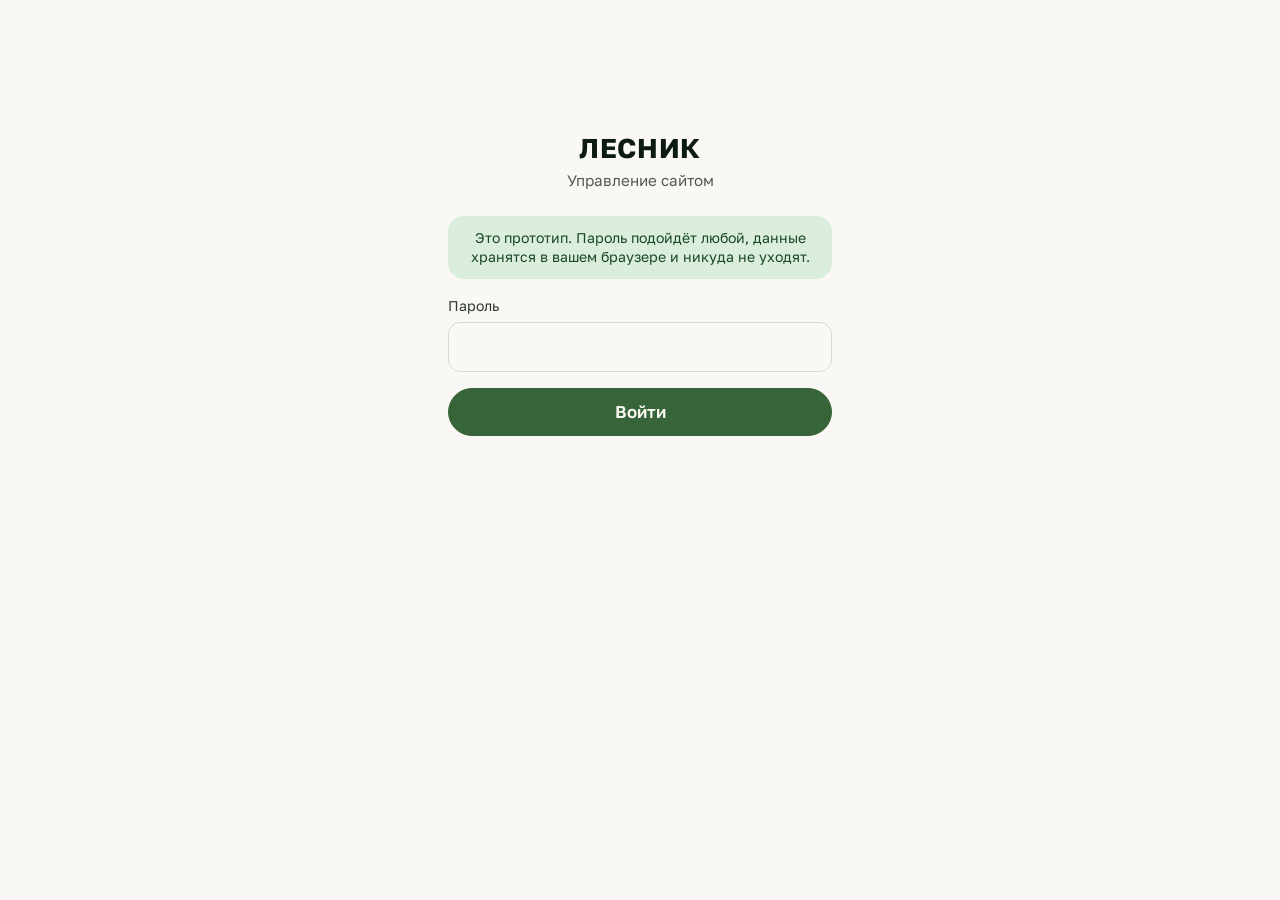
==== admin/index.html @ e964041f "Админка: партии, категории, фото, заявки, тексты, история; мобильная как основная Логика админки «Ме" ====
<!doctype html>
<html lang="ru">
<head>
<meta charset="utf-8">
<meta name="viewport" content="width=device-width, initial-scale=1, viewport-fit=cover">
<meta name="robots" content="noindex">
<meta name="theme-color" content="#2f5d3f">
<title>Управление сайтом — Лесник</title>
<link rel="preconnect" href="https://fonts.googleapis.com">
<link rel="preconnect" href="https://fonts.gstatic.com" crossorigin>
<link href="https://fonts.googleapis.com/css2?family=Golos+Text:wght@400;500;600;700&family=IBM+Plex+Mono:wght@400;500&display=swap" rel="stylesheet">
<link rel="stylesheet" href="admin.css">
<script src="../seed.js"></script>
<script src="../store.js"></script>
</head>
<body>

<!-- ═════════ вход ═════════ -->
<section class="screen" id="scr-login" aria-label="Вход">
  <div class="wrap">
    <div class="login">
      <p class="login__word">ЛЕСНИК</p>
      <p class="login__sub">Управление сайтом</p>
      <div class="note note--info">Это прототип. Пароль подойдёт любой, данные хранятся в вашем браузере и никуда не уходят.</div>
      <form id="loginForm" novalidate>
        <label class="field">
          <span>Пароль</span>
          <input type="password" name="pass" autocomplete="current-password" required>
          <em class="err">Введите пароль</em>
        </label>
        <button class="btn btn--solid btn--full" type="submit">Войти</button>
      </form>
    </div>
  </div>
</section>

<!-- ═════════ рабочая часть ═════════ -->
<div id="app" hidden>

  <header class="top">
    <div class="wrap top__in">
      <button class="top__back" type="button" id="back" hidden aria-label="Назад">
        <svg width="22" height="22" viewBox="0 0 24 24" fill="none" stroke="currentColor" stroke-width="2" stroke-linecap="round" stroke-linejoin="round"><path d="M15 5l-7 7 7 7"/></svg>
      </button>
      <div class="top__title">
        <b id="topTitle">Управление сайтом</b>
        <span id="topSub">Лесник</span>
      </div>
      <a class="top__act" id="viewSite" href="../" target="_blank" rel="noopener">На сайт</a>
    </div>
  </header>

  <main>
    <!-- главная -->
    <section class="screen" id="scr-home">
      <div class="wrap">
        <div class="quick" id="quick"></div>

        <div class="group">
          <div class="group__head"><h2>Разделы</h2></div>
          <div class="tiles" id="tiles"></div>
        </div>

        <div class="group">
          <div class="group__head"><h2>Данные</h2></div>
          <div class="card">
            <p class="lede" id="storeState">—</p>
            <div class="btn-row">
              <button class="btn btn--sm" type="button" data-go="history">История изменений</button>
              <button class="btn btn--sm btn--danger" type="button" id="resetAll">Сбросить демонстрацию</button>
            </div>
          </div>
        </div>
      </div>
    </section>

    <!-- партии -->
    <section class="screen" id="scr-lots">
      <div class="wrap">
        <div class="filters" id="lotFilters">
          <button type="button" data-lf="live" aria-pressed="true">Открытые</button>
          <button type="button" data-lf="closed" aria-pressed="false">Закрытые</button>
          <button type="button" data-lf="all" aria-pressed="false">Все</button>
        </div>
        <label class="field">
          <span class="sr-only">Поиск по партиям</span>
          <input type="search" id="lotSearch" placeholder="Найти партию" autocomplete="off">
        </label>
        <div class="rows" id="lotRows"></div>
        <div class="empty" id="lotEmpty" hidden>Здесь пока пусто.</div>
      </div>
    </section>

    <!-- редактор партии -->
    <section class="screen" id="scr-lot">
      <div class="wrap" id="lotForm"></div>
    </section>

    <!-- категории -->
    <section class="screen" id="scr-cats">
      <div class="wrap" id="catsForm"></div>
    </section>

    <!-- фото -->
    <section class="screen" id="scr-photos">
      <div class="wrap" id="photosBox"></div>
    </section>

    <!-- заявки -->
    <section class="screen" id="scr-leads">
      <div class="wrap" id="leadsBox"></div>
    </section>

    <!-- тексты и контакты -->
    <section class="screen" id="scr-texts">
      <div class="wrap" id="textsBox"></div>
    </section>

    <!-- история -->
    <section class="screen" id="scr-history">
      <div class="wrap" id="histBox"></div>
    </section>
  </main>

  <div class="bar" id="bar" hidden>
    <div class="bar__in" id="barIn"></div>
  </div>
</div>

<div class="sheet" id="sheet" hidden>
  <div class="sheet__box" role="dialog" aria-modal="true" aria-labelledby="sheetTitle">
    <div class="sheet__grip"></div>
    <div id="sheetBody"></div>
  </div>
</div>

<div class="toast" id="toast" hidden role="status" aria-live="polite"></div>

<script src="admin.js"></script>
</body>
</html>
---- admin/admin.css ----
/* Админка «Лесника».
 *
 * Главный сценарий: человек стоит у машины, в одной руке телефон.
 * Отсюда все решения: одна колонка, крупные попадания, главное действие
 * всегда внизу экрана и никогда не за прокруткой, числа правятся кнопками,
 * а не набором с клавиатуры.
 *
 * Мобильный размер здесь основной, десктоп получает те же экраны шире.
 */

:root {
  color-scheme: light dark;

  --paper:    oklch(98%   0.006 95);
  --paper-2:  oklch(95.5% 0.010 100);
  --paper-3:  oklch(92%   0.014 100);
  --ink:      oklch(20%   0.030 150);
  --neutral:  oklch(33%   0.025 145);
  --muted:    oklch(46%   0.020 140);
  --rule:     oklch(88%   0.010 110);
  --accent:   oklch(46%   0.085 145);
  --accent-ink: oklch(36% 0.080 148);
  --accent-soft: oklch(93% 0.030 148);
  --on-accent: oklch(98%  0.010 110);
  --block:    oklch(27%   0.045 150);
  --block-ink: oklch(96%  0.015 110);
  --warn:     oklch(58%   0.140 55);
  --warn-soft: oklch(95%  0.045 75);
  --danger:   oklch(52%   0.170 25);
  --danger-soft: oklch(95% 0.040 25);
  --focus:    oklch(52%   0.120 150);

  --shadow-1: 0 6px 18px oklch(30% 0.03 145 / 0.10);
  --shadow-2: 0 -6px 24px oklch(30% 0.03 145 / 0.10);

  --font: "Golos Text", ui-sans-serif, system-ui, -apple-system, sans-serif;
  --mono: "IBM Plex Mono", ui-monospace, monospace;

  --r-card: 16px;
  --r-input: 12px;
  --r-pill: 999px;

  --tap: 48px;              /* никакая кнопка не меньше */
  --bar-h: 76px;            /* нижняя панель действий */
}

@media (prefers-color-scheme: dark) {
  :root {
    --paper:   oklch(19%   0.020 150);
    --paper-2: oklch(23%   0.024 150);
    --paper-3: oklch(27%   0.028 150);
    --ink:     oklch(95%   0.012 110);
    --neutral: oklch(85%   0.018 120);
    --muted:   oklch(70%   0.020 125);
    --rule:    oklch(32%   0.028 148);
    --accent:  oklch(62%   0.110 148);
    --accent-ink: oklch(78% 0.090 148);
    --accent-soft: oklch(30% 0.050 150);
    --on-accent: oklch(16%  0.030 150);
    --warn-soft: oklch(32% 0.060 70);
    --danger: oklch(70%    0.150 25);
    --danger-soft: oklch(30% 0.060 25);
  }
}

* { box-sizing: border-box; }
html, body { margin: 0; padding: 0; }

/* display из своих правил перебивает [hidden] браузера, поэтому закрываем это явно */
[hidden] { display: none !important; }

html { -webkit-text-size-adjust: 100%; }

body {
  background: var(--paper);
  color: var(--ink);
  font-family: var(--font);
  font-size: 17px;             /* 16+ обязательно: иначе iOS зумит при фокусе */
  line-height: 1.5;
  padding-bottom: calc(var(--bar-h) + env(safe-area-inset-bottom, 0px));
  overflow-x: clip;
}

body.has-sheet { overflow: hidden; }

h1, h2, h3 { font-family: var(--font); font-weight: 600; letter-spacing: -0.01em; margin: 0; }
h1 { font-size: 1.5rem; line-height: 1.2; }
h2 { font-size: 1.15rem; }
h3 { font-size: 1rem; }
p  { margin: 0; }
img { max-width: 100%; display: block; }

.sr-only {
  position: absolute; width: 1px; height: 1px; padding: 0; margin: -1px;
  overflow: hidden; clip: rect(0 0 0 0); white-space: nowrap; border: 0;
}

.wrap { max-width: 60rem; margin-inline: auto; padding-inline: 16px; }

/* ═════════ шапка: всегда видно, где ты и как вернуться ═════════ */

.top {
  position: sticky; top: 0; z-index: 20;
  background: var(--paper);
  border-bottom: 1px solid var(--rule);
  padding-top: env(safe-area-inset-top, 0px);
}
.top__in {
  display: flex; align-items: center; gap: 10px;
  min-height: 60px;
}
.top__back {
  display: inline-flex; align-items: center; justify-content: center;
  width: var(--tap); height: var(--tap); margin-left: -12px;
  border: 0; background: transparent; color: var(--ink);
  border-radius: var(--r-pill); cursor: pointer; flex: none;
}
.top__back:hover { background: var(--paper-2); }
.top__title { flex: 1; min-width: 0; }
.top__title b { display: block; font-weight: 600; font-size: 1.05rem; line-height: 1.2; }
.top__title span { display: block; font-size: 0.8rem; color: var(--muted); }
.top__act {
  display: inline-flex; align-items: center; justify-content: center; gap: 6px;
  min-height: 44px; padding-inline: 16px; flex: none;
  border: 1px solid var(--rule); border-radius: var(--r-pill);
  background: transparent; color: var(--neutral);
  font: inherit; font-size: 0.9rem; cursor: pointer; text-decoration: none;
}
.top__act:hover { border-color: var(--accent); color: var(--accent-ink); }

/* ═════════ экраны ═════════ */

.screen { display: none; padding-block: 20px 8px; }
.screen.is-on { display: block; }

.lede { color: var(--muted); font-size: 0.95rem; margin-top: 6px; }

.group { margin-top: 28px; }
.group__head {
  display: flex; align-items: baseline; gap: 10px;
  margin-bottom: 12px;
}
.group__head h2 { flex: 1; }
.group__note { font-size: 0.85rem; color: var(--muted); }

/* сворачиваемые разделы формы: видно, что по заголовку можно тапнуть */
details.group > summary {
  list-style: none; cursor: pointer;
  min-height: var(--tap); align-items: center;
  border-bottom: 1px solid var(--rule); padding-bottom: 10px;
}
details.group > summary::-webkit-details-marker { display: none; }
details.group > summary::after {
  content: ""; flex: none; width: 8px; height: 8px; margin-left: 4px;
  border-right: 2px solid var(--muted); border-bottom: 2px solid var(--muted);
  transform: rotate(45deg) translate(-2px, -2px);
  transition: transform 0.15s ease-out;
}
details.group[open] > summary::after { transform: rotate(-135deg); }
details.group[open] > summary { margin-bottom: 16px; }

/* ═════════ вход ═════════ */

.login { max-width: 24rem; margin: 12vh auto 0; text-align: center; }
.login__word { font-weight: 700; font-size: 1.7rem; letter-spacing: 0.02em; }
.login__sub { color: var(--muted); font-size: 0.95rem; margin-bottom: 24px; }
.login form { text-align: left; }

/* ═════════ карточки и плитки ═════════ */

.card {
  background: var(--paper-2); border: 1px solid var(--rule);
  border-radius: var(--r-card); padding: 16px;
}

.tiles { display: grid; grid-template-columns: 1fr 1fr; gap: 10px; }
@media (min-width: 40rem) { .tiles { grid-template-columns: repeat(3, 1fr); gap: 14px; } }
.tile {
  display: flex; flex-direction: column; gap: 4px;
  min-height: 96px; padding: 14px;
  background: var(--paper-2); border: 1px solid var(--rule);
  border-radius: var(--r-card); color: inherit; text-decoration: none;
  cursor: pointer; text-align: left; font: inherit;
}
.tile:hover { border-color: var(--accent); }
.tile b { font-size: 1rem; font-weight: 600; }
.tile span { font-size: 0.82rem; color: var(--muted); line-height: 1.3; }
.tile__n {
  align-self: flex-start; margin-top: auto;
  font-family: var(--mono); font-size: 0.8rem;
  background: var(--paper-3); border-radius: var(--r-pill); padding: 2px 10px;
}
.tile__n--alert { background: var(--warn-soft); color: var(--warn); }

/* быстрые действия: то, что клиент делает каждую неделю */
.quick { display: grid; gap: 10px; }
.quick__btn {
  display: flex; align-items: center; gap: 12px;
  width: 100%; min-height: 64px; padding: 12px 16px;
  background: var(--accent-soft); border: 0; border-radius: var(--r-card);
  color: var(--accent-ink); font: inherit; font-weight: 600; text-align: left;
  cursor: pointer;
}
.quick__btn:hover { background: var(--accent); color: var(--on-accent); }
.quick__btn small { display: block; font-weight: 400; font-size: 0.82rem; opacity: 0.8; }
.quick__ico { font-size: 1.4rem; line-height: 1; flex: none; }

/* ═════════ список партий ═════════ */

.filters {
  display: flex; gap: 8px; overflow-x: auto; padding-bottom: 4px;
  scrollbar-width: none; margin-bottom: 12px;
}
.filters::-webkit-scrollbar { display: none; }
.filters button {
  flex: none; min-height: 44px; padding-inline: 16px;
  border: 1px solid var(--rule); border-radius: var(--r-pill);
  background: transparent; color: var(--neutral); font: inherit; font-size: 0.9rem;
  cursor: pointer; white-space: nowrap;
}
.filters button[aria-pressed="true"] { background: var(--ink); border-color: var(--ink); color: var(--paper); }

.rows { display: grid; gap: 10px; }

.row {
  display: grid; grid-template-columns: 56px minmax(0, 1fr);
  gap: 12px; align-items: center;
  padding: 10px; background: var(--paper-2);
  border: 1px solid var(--rule); border-radius: var(--r-card);
}
.row--off { opacity: 0.72; }
.row__pic { width: 56px; height: 56px; border-radius: var(--r-input); overflow: hidden; background: var(--paper-3); }
.row__pic img { width: 100%; height: 100%; object-fit: cover; }
.row__main { min-width: 0; }
/* имя партии открывает карточку: у ссылки-текста тоже должна быть полная тап-зона */
.row__name {
  display: flex; align-items: center; min-height: 44px;
  width: 100%; text-align: left; padding: 0; border: 0;
  background: transparent; font: inherit; font-weight: 600; color: inherit;
  cursor: pointer;
}
.row__meta { font-size: 0.82rem; color: var(--muted); margin-top: 2px; }
.row__meta a { display: inline-flex; align-items: center; min-height: 44px; color: var(--accent-ink); }
/* цена длиннее остальных значений («по запросу»), поэтому ей шире колонка */
.row__nums { display: grid; grid-template-columns: 1.35fr 1fr 1fr; gap: 8px; margin-top: 8px; grid-column: 1 / -1; }
.row__num {
  min-width: 0; min-height: var(--tap); padding: 6px 10px;
  border: 1px solid var(--rule); border-radius: var(--r-input);
  background: var(--paper); color: inherit; font: inherit; cursor: pointer;
  text-align: left;
}
.row__num small { display: block; font-size: 0.72rem; color: var(--muted); }
.row__num b { font-family: var(--mono); font-size: 0.95rem; font-weight: 500; }

.pill {
  display: inline-flex; align-items: center; gap: 5px;
  font-size: 0.75rem; padding: 2px 9px; border-radius: var(--r-pill);
  background: var(--accent-soft); color: var(--accent-ink);
}
.pill--off { background: var(--paper-3); color: var(--muted); }
.pill i { width: 6px; height: 6px; border-radius: 50%; background: currentColor; }

.empty { padding: 28px 16px; text-align: center; color: var(--muted); }

/* ═════════ поля ═════════ */

.field { display: block; margin-bottom: 16px; }
.field > span { display: block; font-size: 0.88rem; color: var(--neutral); margin-bottom: 6px; }
.field__hint { font-size: 0.8rem; color: var(--muted); margin-top: 6px; }
.field input, .field select, .field textarea {
  width: 100%; min-height: var(--tap); padding: 11px 14px;
  border: 1px solid var(--rule); border-radius: var(--r-input);
  background: var(--paper); color: var(--ink);
  font: inherit; font-size: 17px;
}
.field textarea { min-height: 120px; resize: vertical; line-height: 1.5; }
.field input:focus-visible, .field select:focus-visible, .field textarea:focus-visible {
  outline: 2px solid var(--focus); outline-offset: 1px;
}
.field .err { display: none; font-size: 0.85rem; color: var(--danger); margin-top: 6px; font-style: normal; }
.field[data-invalid="true"] input,
.field[data-invalid="true"] select,
.field[data-invalid="true"] textarea { border-color: var(--danger); }
.field[data-invalid="true"] .err { display: block; }

.two { display: grid; grid-template-columns: 1fr; gap: 0 14px; }
@media (min-width: 34rem) { .two { grid-template-columns: 1fr 1fr; } }

/* степпер: цену и остаток правят пальцем, а не набором */
.stepper { display: flex; align-items: stretch; gap: 8px; }
.stepper button {
  width: 56px; min-height: var(--tap); flex: none;
  border: 1px solid var(--rule); border-radius: var(--r-input);
  background: var(--paper-2); color: var(--ink);
  font: inherit; font-size: 1.4rem; line-height: 1; cursor: pointer;
}
.stepper button:active { background: var(--accent-soft); }
.stepper input {
  flex: 1; min-width: 0; text-align: center;
  font-family: var(--mono); font-size: 1.15rem;
}

.switch { display: flex; gap: 8px; }
.switch button {
  flex: 1; min-height: var(--tap); padding-inline: 12px;
  border: 1px solid var(--rule); border-radius: var(--r-input);
  background: var(--paper); color: var(--neutral); font: inherit; cursor: pointer;
}
.switch button[aria-pressed="true"] { background: var(--accent); border-color: var(--accent); color: var(--on-accent); font-weight: 600; }

/* ═════════ кнопки ═════════ */

.btn {
  display: inline-flex; align-items: center; justify-content: center; gap: 8px;
  min-height: var(--tap); padding-inline: 20px;
  border: 1px solid var(--rule); border-radius: var(--r-pill);
  background: var(--paper); color: var(--ink);
  font: inherit; font-weight: 500; cursor: pointer; text-decoration: none;
}
.btn:hover { border-color: var(--accent); color: var(--accent-ink); }
.btn--solid { background: var(--accent); border-color: var(--accent); color: var(--on-accent); font-weight: 600; }
.btn--solid:hover { background: var(--accent-ink); border-color: var(--accent-ink); color: var(--on-accent); }
.btn--soft { background: var(--accent-soft); border-color: transparent; color: var(--accent-ink); }
.btn--danger { border-color: var(--danger); color: var(--danger); background: transparent; }
.btn--danger:hover { background: var(--danger-soft); color: var(--danger); }
.btn--full { width: 100%; }
.btn--sm { min-height: 44px; padding-inline: 16px; font-size: 0.9rem; }
.btn[disabled] { opacity: 0.55; cursor: default; }

.btn-row { display: flex; gap: 10px; flex-wrap: wrap; margin-top: 20px; }

/* ═════════ нижняя панель действий ═════════
   Главная кнопка не уезжает за прокрутку: на длинной форме «Сохранить»
   всегда под большим пальцем. */

.bar {
  position: fixed; left: 0; right: 0; bottom: 0; z-index: 30;
  background: var(--paper); border-top: 1px solid var(--rule);
  box-shadow: var(--shadow-2);
  padding: 10px 16px calc(10px + env(safe-area-inset-bottom, 0px));
}
.bar__in { max-width: 60rem; margin-inline: auto; display: flex; gap: 10px; align-items: center; }
.bar__in .btn { flex: 1; }
.bar__in .btn--icon { flex: none; width: var(--tap); padding: 0; }
.bar[hidden] { display: none; }

/* ═════════ шторка снизу: быстрая правка без ухода со списка ═════════ */

.sheet {
  position: fixed; inset: 0; z-index: 50;
  display: flex; align-items: flex-end; justify-content: center;
  background: oklch(20% 0.03 150 / 0.45);
}
.sheet[hidden] { display: none; }
.sheet__box {
  width: 100%; max-width: 32rem;
  background: var(--paper); border-radius: 20px 20px 0 0;
  padding: 8px 16px calc(20px + env(safe-area-inset-bottom, 0px));
  max-height: 88vh; overflow-y: auto;
}
@media (min-width: 34rem) {
  .sheet { align-items: center; }
  .sheet__box { border-radius: 20px; max-height: 80vh; }
}
.sheet__grip { width: 40px; height: 4px; border-radius: 2px; background: var(--rule); margin: 6px auto 14px; }
.sheet__head { display: flex; align-items: baseline; gap: 10px; margin-bottom: 4px; }
.sheet__head h2 { flex: 1; }
.sheet__sub { font-size: 0.85rem; color: var(--muted); margin-bottom: 16px; }

/* ═════════ уведомления ═════════ */

.toast {
  position: fixed; left: 16px; right: 16px;
  bottom: calc(var(--bar-h) + 12px + env(safe-area-inset-bottom, 0px));
  z-index: 60; margin-inline: auto; max-width: 30rem;
  padding: 12px 16px; border-radius: var(--r-card);
  background: var(--block); color: var(--block-ink);
  box-shadow: var(--shadow-1); font-size: 0.92rem;
}
.toast[hidden] { display: none; }
.toast--err { background: var(--danger); color: oklch(99% 0.005 60); }
.toast b { display: block; font-weight: 600; }

.note {
  display: flex; gap: 10px; padding: 12px 14px; border-radius: var(--r-card);
  background: var(--warn-soft); color: var(--ink); font-size: 0.88rem; line-height: 1.4;
  margin-bottom: 16px;
}
.note--info { background: var(--accent-soft); color: var(--accent-ink); }

/* ═════════ фото ═════════ */

.gal { display: grid; grid-template-columns: repeat(3, 1fr); gap: 8px; }
@media (min-width: 34rem) { .gal { grid-template-columns: repeat(5, 1fr); } }
.gal__item {
  position: relative; padding: 0; border: 2px solid transparent;
  border-radius: var(--r-input); overflow: hidden; background: var(--paper-3);
  cursor: pointer; aspect-ratio: 1 / 1;
}
.gal__item img { width: 100%; height: 100%; object-fit: cover; }
.gal__item[aria-pressed="true"] { border-color: var(--accent); }
.gal__item[aria-pressed="true"]::after {
  content: "✓"; position: absolute; right: 4px; top: 2px;
  width: 22px; height: 22px; border-radius: 50%;
  background: var(--accent); color: var(--on-accent);
  font-size: 0.75rem; display: grid; place-items: center;
}
.gal__own { position: absolute; left: 4px; bottom: 4px; font-size: 0.6rem; background: var(--block); color: var(--block-ink); padding: 1px 6px; border-radius: var(--r-pill); }

.uploader {
  display: flex; align-items: center; justify-content: center; gap: 10px;
  min-height: 56px; margin-top: 12px; padding: 12px;
  border: 1px dashed var(--rule); border-radius: var(--r-card);
  color: var(--accent-ink); background: var(--paper-2); cursor: pointer; font-weight: 500;
}
.uploader input { display: none; }

/* ═════════ строки-редакторы (категории, характеристики) ═════════ */

.mrow {
  display: grid; grid-template-columns: minmax(0, 1fr) auto auto auto;
  gap: 8px; align-items: center; margin-bottom: 8px;
}
.mrow input { min-height: var(--tap); }
.mrow .ico, .pair .ico {
  width: var(--tap); height: var(--tap); flex: none;
  border: 1px solid var(--rule); border-radius: var(--r-input);
  background: var(--paper); color: var(--neutral);
  font: inherit; font-size: 1.05rem; cursor: pointer;
}
.mrow .ico:hover, .pair .ico:hover { border-color: var(--accent); color: var(--accent-ink); }
.mrow .ico--del:hover, .pair .ico--del:hover { border-color: var(--danger); color: var(--danger); }
.mrow.is-moved { animation: bump 0.3s ease-out; }
@keyframes bump { from { background: var(--accent-soft); } to { background: transparent; } }

.pairs { display: grid; gap: 8px; }
.pair { display: grid; grid-template-columns: minmax(0, 1fr) minmax(0, 1fr) auto; gap: 8px; align-items: center; }
.pair input { min-height: var(--tap); }

/* ═════════ история версий ═════════ */

.hist { display: grid; gap: 8px; }
.hist__row {
  display: flex; align-items: center; gap: 12px;
  padding: 12px 14px; background: var(--paper-2);
  border: 1px solid var(--rule); border-radius: var(--r-card);
}
.hist__row time { font-family: var(--mono); font-size: 0.85rem; flex: 1; }

@media (prefers-reduced-motion: reduce) {
  * { animation-duration: 0.01ms !important; transition-duration: 0.01ms !important; }
}
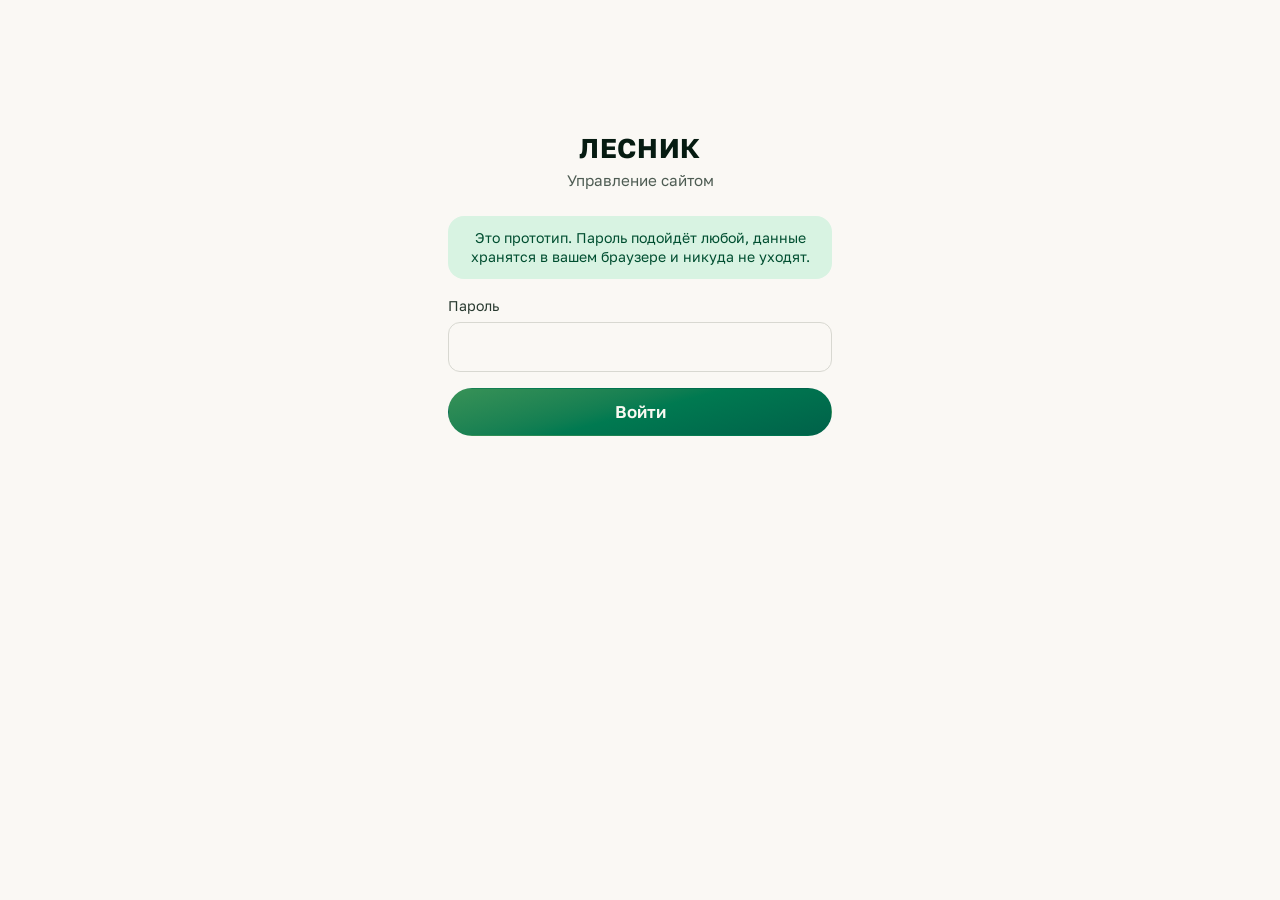
==== commit 27023700: "Полноценный кабинет оптовика: заказы, брони, реквизиты Кабинет был витриной из двух карточек. Теперь" ====
--- a/admin/index.html
+++ b/admin/index.html
@@ -23,6 +23,7 @@
       <p class="login__sub">Управление сайтом</p>
       <div class="note note--info">Это прототип. Пароль подойдёт любой, данные хранятся в вашем браузере и никуда не уходят.</div>
       <form id="loginForm" novalidate>
+        <input type="text" name="username" value="lesnik" autocomplete="username" class="sr-only" aria-hidden="true" tabindex="-1">
         <label class="field">
           <span>Пароль</span>
           <input type="password" name="pass" autocomplete="current-password" required>
@@ -111,6 +112,16 @@
       <div class="wrap" id="leadsBox"></div>
     </section>
 
+    <!-- заказы и брони -->
+    <section class="screen" id="scr-orders">
+      <div class="wrap" id="ordersBox"></div>
+    </section>
+
+    <!-- оптовики -->
+    <section class="screen" id="scr-buyers">
+      <div class="wrap" id="buyersBox"></div>
+    </section>
+
     <!-- тексты и контакты -->
     <section class="screen" id="scr-texts">
       <div class="wrap" id="textsBox"></div>
--- a/admin/admin.css
+++ b/admin/admin.css
@@ -14,21 +14,21 @@
   --paper:    oklch(98%   0.006 95);
   --paper-2:  oklch(95.5% 0.010 100);
   --paper-3:  oklch(92%   0.014 100);
-  --ink:      oklch(20%   0.030 150);
-  --neutral:  oklch(33%   0.025 145);
-  --muted:    oklch(46%   0.020 140);
+  --ink:      oklch(20%   0.034 160);
+  --neutral:  oklch(33%   0.028 158);
+  --muted:    oklch(46%   0.022 158);
   --rule:     oklch(88%   0.010 110);
-  --accent:   oklch(46%   0.085 145);
-  --accent-ink: oklch(36% 0.080 148);
-  --accent-soft: oklch(93% 0.030 148);
+  --accent:   oklch(50%   0.110 160);
+  --accent-ink: oklch(37% 0.095 162);
+  --accent-soft: oklch(94% 0.036 158);
   --on-accent: oklch(98%  0.010 110);
-  --block:    oklch(27%   0.045 150);
+  --block:    oklch(28%   0.062 158);
   --block-ink: oklch(96%  0.015 110);
   --warn:     oklch(58%   0.140 55);
   --warn-soft: oklch(95%  0.045 75);
   --danger:   oklch(52%   0.170 25);
   --danger-soft: oklch(95% 0.040 25);
-  --focus:    oklch(52%   0.120 150);
+  --focus:    oklch(54%   0.130 160);
 
   --shadow-1: 0 6px 18px oklch(30% 0.03 145 / 0.10);
   --shadow-2: 0 -6px 24px oklch(30% 0.03 145 / 0.10);
@@ -53,9 +53,9 @@
     --neutral: oklch(85%   0.018 120);
     --muted:   oklch(70%   0.020 125);
     --rule:    oklch(32%   0.028 148);
-    --accent:  oklch(62%   0.110 148);
-    --accent-ink: oklch(78% 0.090 148);
-    --accent-soft: oklch(30% 0.050 150);
+    --accent:  oklch(66%   0.120 158);
+    --accent-ink: oklch(80% 0.105 158);
+    --accent-soft: oklch(30% 0.055 160);
     --on-accent: oklch(16%  0.030 150);
     --warn-soft: oklch(32% 0.060 70);
     --danger: oklch(70%    0.150 25);
@@ -258,6 +258,9 @@
   background: var(--accent-soft); color: var(--accent-ink);
 }
 .pill--off { background: var(--paper-3); color: var(--muted); }
+.pill--new { background: var(--warn-soft); color: var(--warn); font-weight: 600; }
+.row__num--call { text-decoration: none; color: inherit; display: block; }
+.row__num--call b { color: var(--accent-ink); }
 .pill i { width: 6px; height: 6px; border-radius: 50%; background: currentColor; }
 
 .empty { padding: 28px 16px; text-align: center; color: var(--muted); }
@@ -318,7 +321,7 @@
   font: inherit; font-weight: 500; cursor: pointer; text-decoration: none;
 }
 .btn:hover { border-color: var(--accent); color: var(--accent-ink); }
-.btn--solid { background: var(--accent); border-color: var(--accent); color: var(--on-accent); font-weight: 600; }
+.btn--solid { background: linear-gradient(165deg, oklch(59% 0.125 152) 0%, oklch(43% 0.105 172) 100%); border-color: transparent; color: var(--on-accent); font-weight: 600; }
 .btn--solid:hover { background: var(--accent-ink); border-color: var(--accent-ink); color: var(--on-accent); }
 .btn--soft { background: var(--accent-soft); border-color: transparent; color: var(--accent-ink); }
 .btn--danger { border-color: var(--danger); color: var(--danger); background: transparent; }
